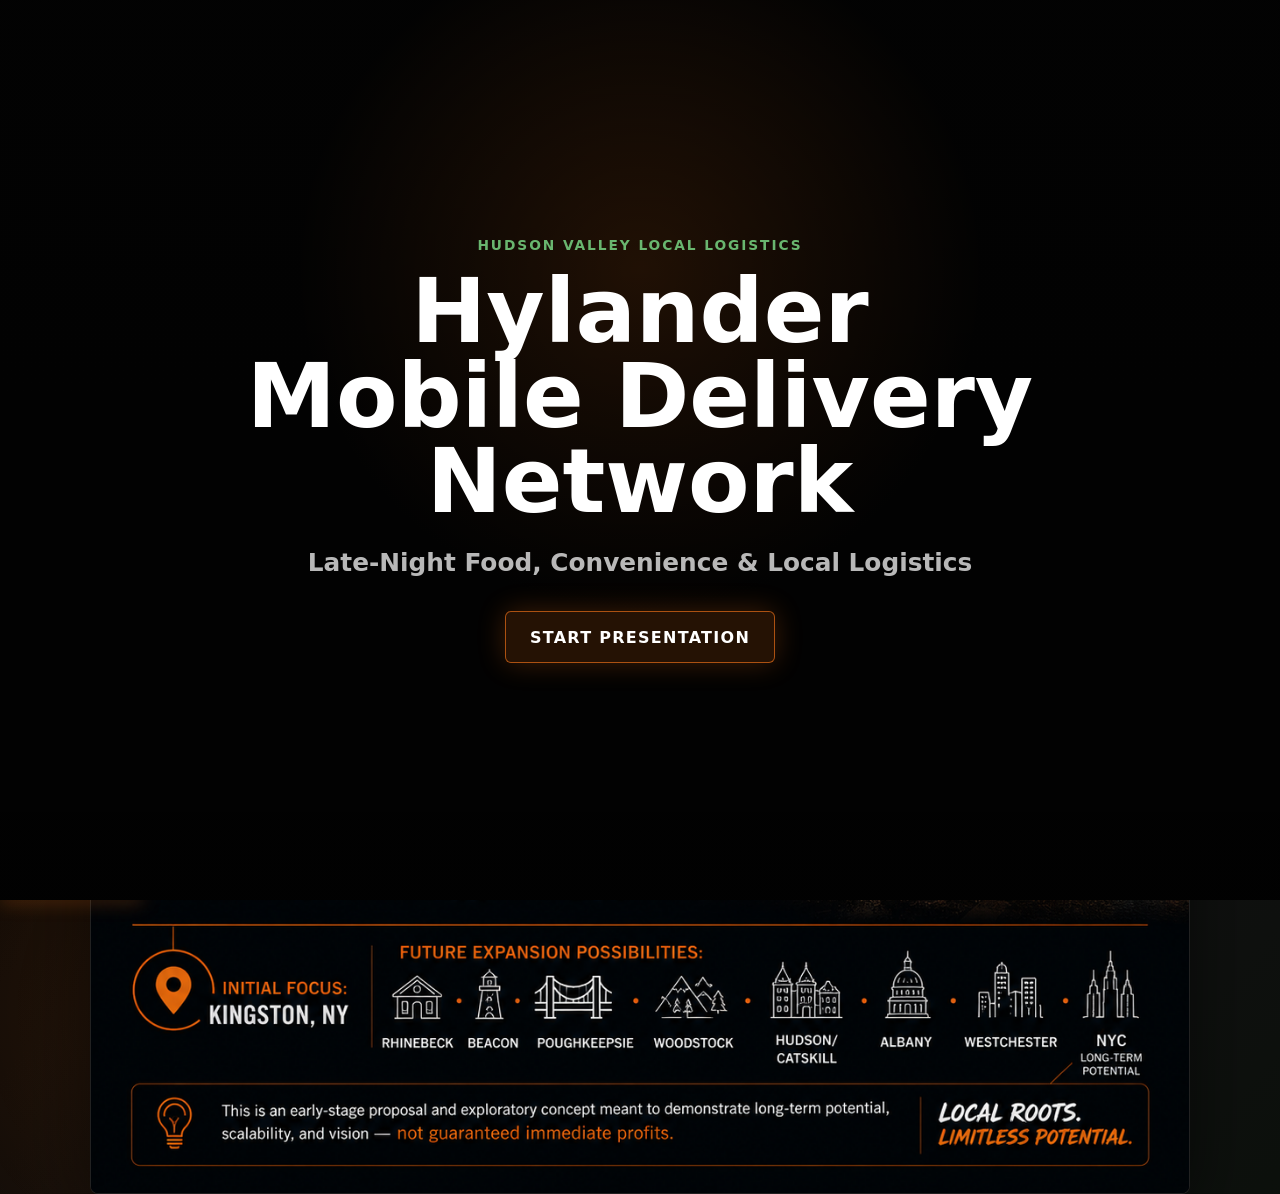
==== index.html @ b4b5f926 "Initial Hylander Mobile deck" ====
<!DOCTYPE html>
<html lang="en">
  <head>
    <meta charset="UTF-8" />
    <meta name="viewport" content="width=device-width, initial-scale=1.0" />
    <title>Hylander Mobile Delivery Network</title>
    <link rel="stylesheet" href="style.css" />
  </head>
  <body>
    <main class="deck-shell" aria-label="Hylander Mobile pitch deck">
      <section class="intro-screen" id="introScreen">
        <div class="intro-content">
          <p class="eyebrow">Hudson Valley Local Logistics</p>
          <h1>Hylander Mobile Delivery Network</h1>
          <p class="subtitle">Late-Night Food, Convenience &amp; Local Logistics</p>
          <button class="primary-action" id="startButton" type="button">
            Start Presentation
          </button>
        </div>
      </section>

      <section class="presentation" id="presentation" aria-live="polite">
        <header class="deck-navbar">
          <div class="nav-branding">
            <p class="brand">Hylander Mobile Network</p>
            <p class="nav-subtitle">Delivery Network Pitch Deck</p>
          </div>

          <div class="nav-status">
            <p class="slide-count" id="slideCount">Slide 1 / 9</p>
            <nav class="controls" aria-label="Presentation controls">
              <button class="control-button" id="restartButton" type="button" title="Restart">
                Restart
              </button>
              <button class="control-button" id="fullscreenButton" type="button" title="Fullscreen">
                Fullscreen
              </button>
            </nav>
          </div>
        </header>

        <button class="nav-button nav-prev" id="prevButton" type="button" aria-label="Previous slide">
          <span aria-hidden="true">&lsaquo;</span>
        </button>

        <figure class="slide-frame">
          <img id="slideImage" src="" alt="Hylander Mobile pitch deck slide" />
        </figure>

        <button class="nav-button nav-next" id="nextButton" type="button" aria-label="Next slide">
          <span aria-hidden="true">&rsaquo;</span>
        </button>

        <footer class="deck-footer">
          <div class="dot-strip" id="dotStrip" aria-label="Slide navigation"></div>
          <p>Early-stage concept. Financial projections are illustrative examples, not guaranteed results.</p>
        </footer>

        <div class="progress-track" aria-hidden="true">
          <div class="progress-bar" id="progressBar"></div>
        </div>
      </section>
    </main>

    <script src="script.js"></script>
  </body>
</html>
---- style.css ----
:root {
  --bg: #050505;
  --panel: rgba(15, 15, 15, 0.74);
  --panel-strong: rgba(7, 7, 7, 0.9);
  --text: #ffffff;
  --muted: rgba(255, 255, 255, 0.72);
  --orange: #ff7a1a;
  --orange-soft: rgba(255, 122, 26, 0.24);
  --green: #69b66f;
  --border: rgba(255, 255, 255, 0.13);
  --shadow: 0 20px 80px rgba(0, 0, 0, 0.55);
  font-family: Inter, ui-sans-serif, system-ui, -apple-system, BlinkMacSystemFont, "Segoe UI", sans-serif;
}

* {
  box-sizing: border-box;
}

html,
body {
  width: 100%;
  min-height: 100%;
  margin: 0;
}

body {
  background:
    radial-gradient(circle at 18% 12%, rgba(255, 122, 26, 0.16), transparent 34%),
    linear-gradient(135deg, #050505 0%, #111111 48%, #081108 100%);
  color: var(--text);
  overflow: hidden;
}

button {
  font: inherit;
}

.deck-shell {
  position: relative;
  width: 100vw;
  height: 100vh;
  min-height: 520px;
  background: rgba(0, 0, 0, 0.22);
}

.intro-screen,
.presentation {
  position: absolute;
  inset: 0;
}

.intro-screen {
  z-index: 5;
  display: grid;
  place-items: center;
  padding: 32px;
  background:
    linear-gradient(rgba(0, 0, 0, 0.5), rgba(0, 0, 0, 0.72)),
    radial-gradient(circle at 50% 30%, rgba(255, 122, 26, 0.28), transparent 38%),
    var(--bg);
  opacity: 1;
  transition: opacity 280ms ease, visibility 280ms ease;
}

.intro-screen.is-hidden {
  visibility: hidden;
  opacity: 0;
  pointer-events: none;
}

.intro-content {
  width: min(900px, 100%);
  text-align: center;
}

.eyebrow {
  margin: 0 0 16px;
  color: var(--green);
  font-size: 0.86rem;
  font-weight: 800;
  letter-spacing: 0.14em;
  text-transform: uppercase;
}

h1 {
  max-width: 820px;
  margin: 0 auto;
  color: var(--text);
  font-size: clamp(2.8rem, 7vw, 6.5rem);
  line-height: 0.95;
  letter-spacing: 0;
}

.subtitle {
  margin: 24px auto 34px;
  color: var(--muted);
  font-size: clamp(1.05rem, 2.2vw, 1.55rem);
  font-weight: 650;
}

.primary-action,
.control-button,
.nav-button {
  border: 1px solid rgba(255, 122, 26, 0.62);
  background: rgba(255, 122, 26, 0.14);
  color: var(--text);
  cursor: pointer;
  box-shadow: 0 0 28px var(--orange-soft);
  transition: transform 160ms ease, border-color 160ms ease, background 160ms ease;
}

.primary-action:hover,
.control-button:hover,
.nav-button:hover,
.dot:hover {
  transform: translateY(-1px);
  border-color: var(--orange);
  background: rgba(255, 122, 26, 0.22);
}

.primary-action {
  min-height: 52px;
  padding: 0 24px;
  border-radius: 6px;
  font-weight: 800;
  text-transform: uppercase;
  letter-spacing: 0.08em;
}

.presentation {
  display: grid;
  grid-template-rows: 76px minmax(0, 1fr) 84px;
  padding: 0 22px;
}

.deck-navbar,
.deck-footer {
  z-index: 2;
  display: flex;
  align-items: center;
  justify-content: space-between;
  gap: 16px;
}

.deck-navbar {
  min-height: 76px;
  border-bottom: 1px solid rgba(255, 255, 255, 0.08);
}

.brand,
.nav-subtitle,
.slide-count,
.deck-footer p {
  margin: 0;
}

.brand {
  color: var(--text);
  font-weight: 900;
  text-transform: uppercase;
  letter-spacing: 0.1em;
}

.nav-subtitle {
  margin-top: 4px;
  color: var(--muted);
  font-size: 0.78rem;
  font-weight: 700;
}

.nav-status {
  display: flex;
  align-items: center;
  gap: 18px;
}

.slide-count,
.deck-footer p {
  color: var(--muted);
  font-size: 0.86rem;
}

.controls {
  display: flex;
  gap: 10px;
}

.control-button {
  min-height: 38px;
  padding: 0 14px;
  border-radius: 6px;
  font-size: 0.84rem;
  font-weight: 800;
}

.slide-frame {
  position: relative;
  display: grid;
  place-items: center;
  width: 100%;
  height: 100%;
  min-height: 0;
  margin: 0;
  padding: 18px 68px;
}

.slide-frame img {
  display: block;
  max-width: 100%;
  max-height: 100%;
  object-fit: contain;
  border: 1px solid var(--border);
  border-radius: 8px;
  background: #000000;
  box-shadow: var(--shadow);
  opacity: 1;
  transition: opacity 180ms ease;
}

.slide-frame img.is-fading {
  opacity: 0;
}

.nav-button {
  position: absolute;
  top: 50%;
  z-index: 3;
  display: grid;
  place-items: center;
  width: 54px;
  height: 54px;
  padding: 0;
  border-radius: 50%;
  background: var(--panel);
  transform: translateY(-50%);
}

.nav-button:hover {
  transform: translateY(calc(-50% - 1px));
}

.nav-button:disabled {
  opacity: 0.38;
  cursor: default;
  transform: translateY(-50%);
}

.nav-button span {
  display: grid;
  place-items: center;
  width: 100%;
  height: 100%;
  padding-bottom: 4px;
  font-family: Georgia, "Times New Roman", serif;
  font-size: 2.8rem;
  line-height: 1;
}

.nav-prev {
  left: 22px;
}

.nav-next {
  right: 22px;
}

.dot-strip {
  display: flex;
  max-width: calc(100vw - 32px);
  gap: 8px;
  padding: 8px 10px;
  overflow-x: auto;
  border: 1px solid var(--border);
  border-radius: 999px;
  background: var(--panel-strong);
}

.dot {
  width: 9px;
  height: 9px;
  flex: 0 0 auto;
  padding: 0;
  border: 1px solid rgba(255, 255, 255, 0.35);
  border-radius: 50%;
  background: rgba(255, 255, 255, 0.28);
  cursor: pointer;
}

.dot.is-active {
  width: 24px;
  border-color: var(--orange);
  border-radius: 999px;
  background: var(--orange);
  box-shadow: 0 0 18px var(--orange-soft);
}

.deck-footer {
  min-height: 84px;
  flex-direction: column;
  gap: 10px;
  border-top: 1px solid rgba(255, 255, 255, 0.08);
  justify-content: center;
  text-align: center;
}

.progress-track {
  position: absolute;
  left: 0;
  right: 0;
  bottom: 0;
  height: 5px;
  background: rgba(255, 255, 255, 0.12);
}

.progress-bar {
  width: 0;
  height: 100%;
  background: linear-gradient(90deg, var(--orange), var(--green));
  box-shadow: 0 0 18px rgba(255, 122, 26, 0.55);
  transition: width 220ms ease;
}

@media (max-width: 760px) {
  body {
    overflow: hidden;
  }

  .deck-shell {
    min-height: 100svh;
  }

  .presentation {
    grid-template-rows: 84px minmax(0, 1fr) 104px;
    padding: 0 12px;
  }

  .deck-navbar {
    align-items: center;
  }

  .brand {
    font-size: 0.78rem;
  }

  .nav-subtitle {
    display: none;
  }

  .nav-status {
    align-items: flex-end;
    flex-direction: column;
    gap: 8px;
  }

  .controls {
    flex-wrap: wrap;
    justify-content: flex-end;
  }

  .control-button {
    min-height: 34px;
    padding: 0 10px;
    font-size: 0.76rem;
  }

  .slide-frame {
    padding: 12px 0;
  }

  .nav-button {
    top: auto;
    bottom: 116px;
    width: 44px;
    height: 44px;
    border-radius: 50%;
  }

  .nav-button:disabled {
    transform: none;
  }

  .nav-prev {
    left: 14px;
  }

  .nav-next {
    right: 14px;
  }

  .nav-button span {
    padding-bottom: 3px;
    font-size: 2.25rem;
  }

  .nav-button:hover {
    transform: translateY(-1px);
  }

  .dot-strip {
    max-width: calc(100vw - 24px);
  }

  .deck-footer p {
    max-width: 88vw;
    font-size: 0.72rem;
  }
}

@media print {
  body {
    overflow: visible;
    background: #000000;
  }

  .intro-screen,
  .deck-navbar,
  .nav-button,
  .dot-strip,
  .deck-footer,
  .progress-track {
    display: none;
  }

  .presentation,
  .deck-shell {
    position: static;
    width: 100%;
    height: auto;
    min-height: 0;
    padding: 0;
  }

  .slide-frame {
    height: 100vh;
    padding: 0;
    break-after: page;
  }
}
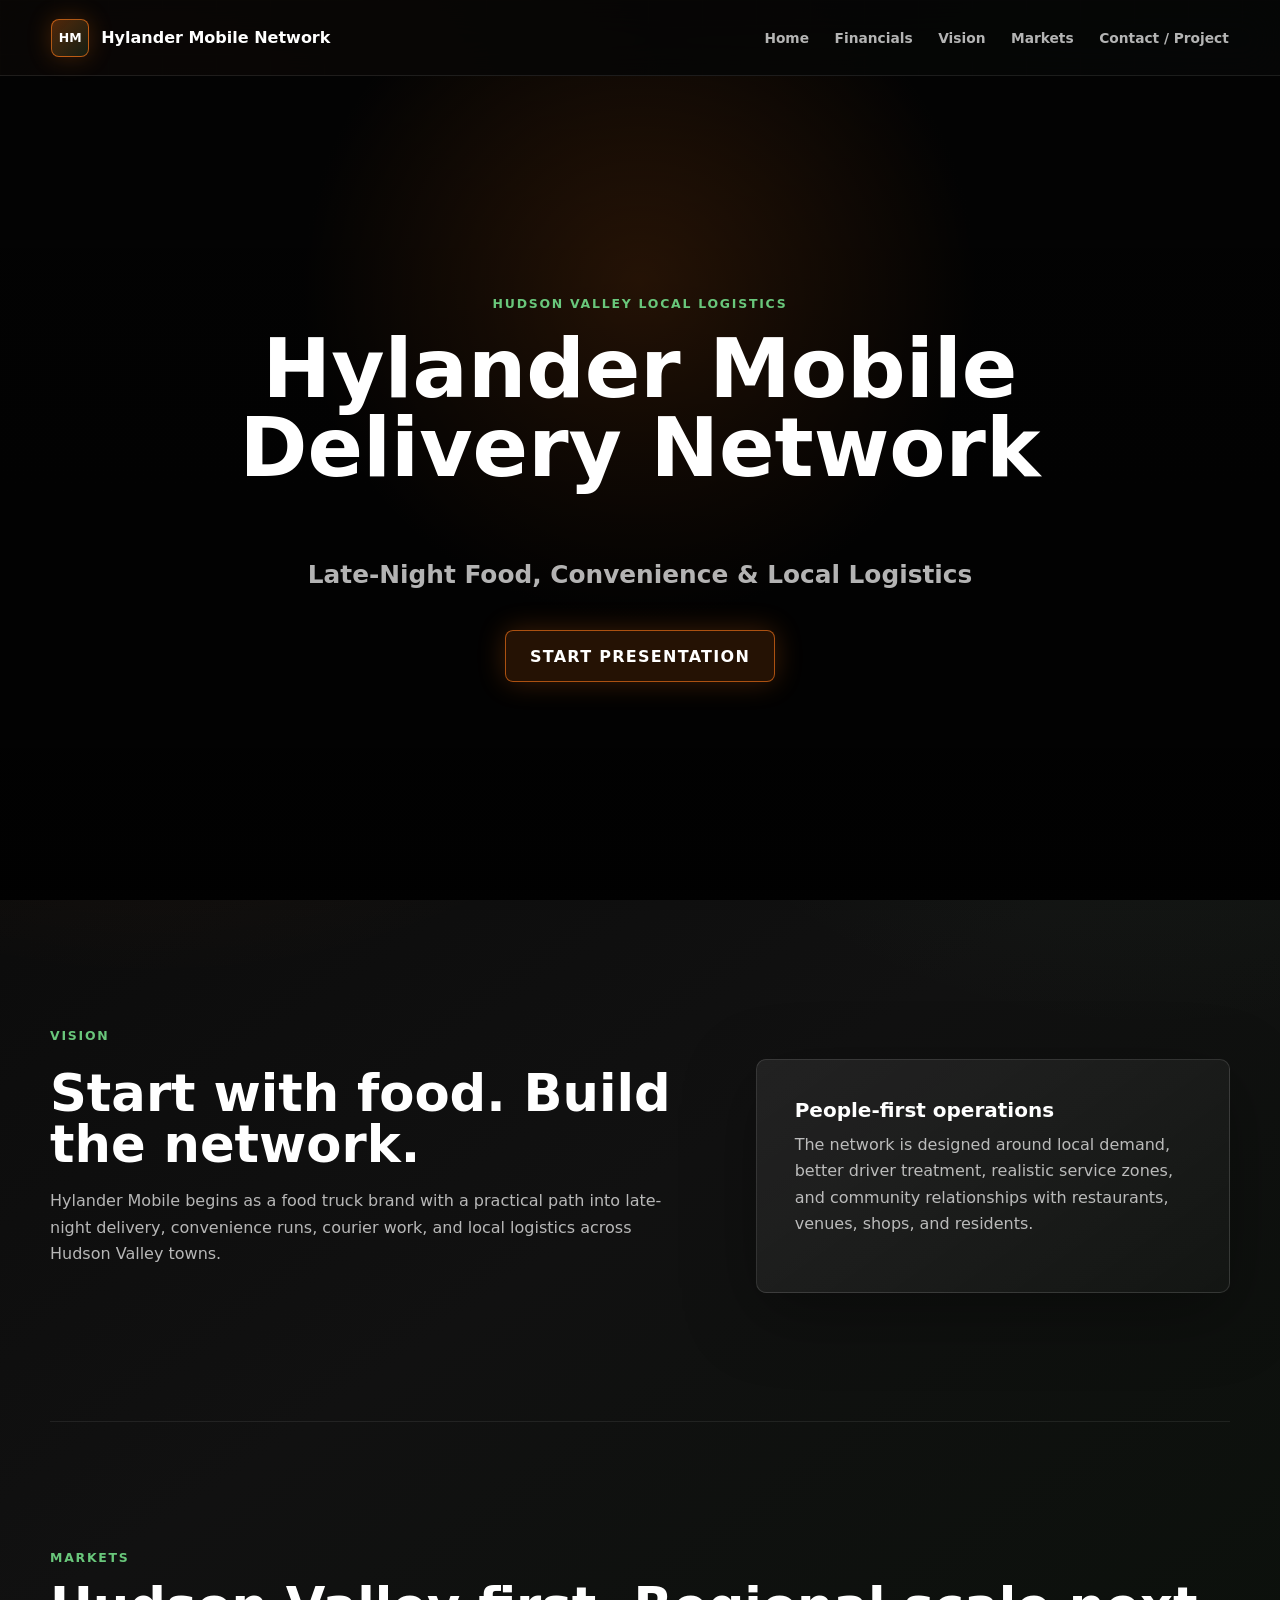
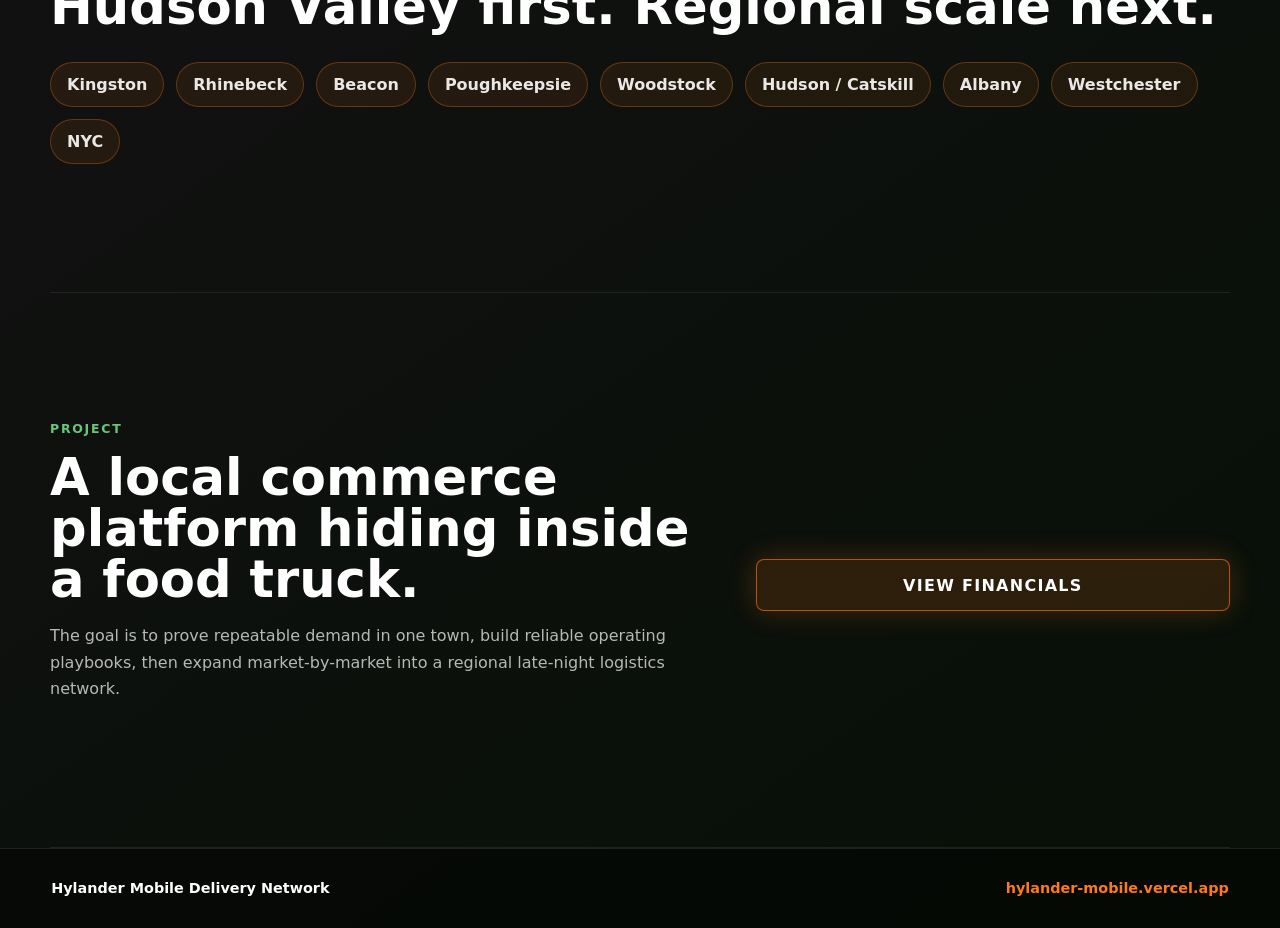
==== commit 1e16a2a3: "Add financials presentation site" ====
--- a/index.html
+++ b/index.html
@@ -7,61 +7,127 @@
     <link rel="stylesheet" href="style.css" />
   </head>
   <body>
-    <main class="deck-shell" aria-label="Hylander Mobile pitch deck">
-      <section class="intro-screen" id="introScreen">
-        <div class="intro-content">
-          <p class="eyebrow">Hudson Valley Local Logistics</p>
-          <h1>Hylander Mobile Delivery Network</h1>
-          <p class="subtitle">Late-Night Food, Convenience &amp; Local Logistics</p>
-          <button class="primary-action" id="startButton" type="button">
-            Start Presentation
-          </button>
+    <header class="site-nav">
+      <a class="nav-logo" href="index.html" aria-label="Hylander Mobile Delivery Network home">
+        <span class="logo-mark">HM</span>
+        <span>Hylander Mobile Network</span>
+      </a>
+
+      <nav class="nav-links" aria-label="Primary navigation">
+        <a href="index.html">Home</a>
+        <a href="financials.html">Financials</a>
+        <a href="#vision">Vision</a>
+        <a href="#markets">Markets</a>
+        <a href="#project">Contact / Project</a>
+      </nav>
+    </header>
+
+    <main>
+      <section class="deck-hero" id="home" aria-label="Hylander Mobile pitch deck">
+        <div class="intro-screen" id="introScreen">
+          <div class="intro-content">
+            <p class="eyebrow">Hudson Valley Local Logistics</p>
+            <h1>Hylander Mobile Delivery Network</h1>
+            <p class="subtitle">Late-Night Food, Convenience &amp; Local Logistics</p>
+            <button class="primary-action" id="startButton" type="button">
+              Start Presentation
+            </button>
+          </div>
         </div>
-      </section>
 
-      <section class="presentation" id="presentation" aria-live="polite">
-        <header class="deck-navbar">
-          <div class="nav-branding">
-            <p class="brand">Hylander Mobile Network</p>
-            <p class="nav-subtitle">Delivery Network Pitch Deck</p>
-          </div>
+        <section class="presentation" id="presentation" aria-live="polite">
+          <div class="deck-statusbar">
+            <p class="slide-count" id="slideCount">Slide 1 / 9</p>
 
-          <div class="nav-status">
-            <p class="slide-count" id="slideCount">Slide 1 / 9</p>
-            <nav class="controls" aria-label="Presentation controls">
+            <div class="controls" aria-label="Presentation controls">
               <button class="control-button" id="restartButton" type="button" title="Restart">
                 Restart
               </button>
               <button class="control-button" id="fullscreenButton" type="button" title="Fullscreen">
                 Fullscreen
               </button>
-            </nav>
+            </div>
           </div>
-        </header>
 
-        <button class="nav-button nav-prev" id="prevButton" type="button" aria-label="Previous slide">
-          <span aria-hidden="true">&lsaquo;</span>
-        </button>
+          <button class="nav-button nav-prev" id="prevButton" type="button" aria-label="Previous slide">
+            <span aria-hidden="true">&lsaquo;</span>
+          </button>
 
-        <figure class="slide-frame">
-          <img id="slideImage" src="" alt="Hylander Mobile pitch deck slide" />
-        </figure>
+          <figure class="slide-frame">
+            <img id="slideImage" src="" alt="Hylander Mobile pitch deck slide" />
+          </figure>
 
-        <button class="nav-button nav-next" id="nextButton" type="button" aria-label="Next slide">
-          <span aria-hidden="true">&rsaquo;</span>
-        </button>
+          <button class="nav-button nav-next" id="nextButton" type="button" aria-label="Next slide">
+            <span aria-hidden="true">&rsaquo;</span>
+          </button>
 
-        <footer class="deck-footer">
-          <div class="dot-strip" id="dotStrip" aria-label="Slide navigation"></div>
-          <p>Early-stage concept. Financial projections are illustrative examples, not guaranteed results.</p>
-        </footer>
+          <footer class="deck-footer">
+            <div class="dot-strip" id="dotStrip" aria-label="Slide navigation"></div>
+            <p>Early-stage concept. Financial projections are illustrative examples, not guaranteed results.</p>
+          </footer>
 
-        <div class="progress-track" aria-hidden="true">
-          <div class="progress-bar" id="progressBar"></div>
+          <div class="progress-track" aria-hidden="true">
+            <div class="progress-bar" id="progressBar"></div>
+          </div>
+        </section>
+      </section>
+
+      <section class="content-section" id="vision">
+        <div class="section-kicker">Vision</div>
+        <div class="split-layout">
+          <div>
+            <h2>Start with food. Build the network.</h2>
+            <p>
+              Hylander Mobile begins as a food truck brand with a practical path into late-night delivery,
+              convenience runs, courier work, and local logistics across Hudson Valley towns.
+            </p>
+          </div>
+          <div class="story-card">
+            <h3>People-first operations</h3>
+            <p>
+              The network is designed around local demand, better driver treatment, realistic service zones,
+              and community relationships with restaurants, venues, shops, and residents.
+            </p>
+          </div>
+        </div>
+      </section>
+
+      <section class="content-section markets-section" id="markets">
+        <div class="section-kicker">Markets</div>
+        <h2>Hudson Valley first. Regional scale next.</h2>
+        <div class="market-pills">
+          <span>Kingston</span>
+          <span>Rhinebeck</span>
+          <span>Beacon</span>
+          <span>Poughkeepsie</span>
+          <span>Woodstock</span>
+          <span>Hudson / Catskill</span>
+          <span>Albany</span>
+          <span>Westchester</span>
+          <span>NYC</span>
+        </div>
+      </section>
+
+      <section class="content-section project-section" id="project">
+        <div class="section-kicker">Project</div>
+        <div class="split-layout">
+          <div>
+            <h2>A local commerce platform hiding inside a food truck.</h2>
+            <p>
+              The goal is to prove repeatable demand in one town, build reliable operating playbooks,
+              then expand market-by-market into a regional late-night logistics network.
+            </p>
+          </div>
+          <a class="primary-action link-action" href="financials.html">View Financials</a>
         </div>
       </section>
     </main>
 
+    <footer class="site-footer">
+      <span>Hylander Mobile Delivery Network</span>
+      <a href="https://hylander-mobile.vercel.app/">hylander-mobile.vercel.app</a>
+    </footer>
+
     <script src="script.js"></script>
   </body>
 </html>
--- a/style.css
+++ b/style.css
@@ -1,14 +1,14 @@
 :root {
   --bg: #050505;
-  --panel: rgba(15, 15, 15, 0.74);
-  --panel-strong: rgba(7, 7, 7, 0.9);
+  --surface: rgba(14, 14, 14, 0.78);
+  --surface-strong: rgba(8, 8, 8, 0.94);
   --text: #ffffff;
-  --muted: rgba(255, 255, 255, 0.72);
+  --muted: rgba(255, 255, 255, 0.7);
+  --faint: rgba(255, 255, 255, 0.12);
   --orange: #ff7a1a;
   --orange-soft: rgba(255, 122, 26, 0.24);
-  --green: #69b66f;
-  --border: rgba(255, 255, 255, 0.13);
-  --shadow: 0 20px 80px rgba(0, 0, 0, 0.55);
+  --green: #69c77b;
+  --shadow: 0 24px 90px rgba(0, 0, 0, 0.6);
   font-family: Inter, ui-sans-serif, system-ui, -apple-system, BlinkMacSystemFont, "Segoe UI", sans-serif;
 }
 
@@ -16,31 +16,100 @@
   box-sizing: border-box;
 }
 
-html,
+html {
+  scroll-behavior: smooth;
+}
+
 body {
-  width: 100%;
   min-height: 100%;
   margin: 0;
-}
-
-body {
   background:
-    radial-gradient(circle at 18% 12%, rgba(255, 122, 26, 0.16), transparent 34%),
-    linear-gradient(135deg, #050505 0%, #111111 48%, #081108 100%);
+    radial-gradient(circle at 12% 8%, rgba(255, 122, 26, 0.18), transparent 30%),
+    radial-gradient(circle at 90% 16%, rgba(105, 199, 123, 0.1), transparent 26%),
+    linear-gradient(145deg, #050505 0%, #111111 48%, #071007 100%);
   color: var(--text);
-  overflow: hidden;
+}
+
+body::before {
+  position: fixed;
+  inset: 0;
+  z-index: -1;
+  content: "";
+  pointer-events: none;
+  background-image: linear-gradient(rgba(255, 255, 255, 0.035) 1px, transparent 1px),
+    linear-gradient(90deg, rgba(255, 255, 255, 0.03) 1px, transparent 1px);
+  background-size: 54px 54px;
+  mask-image: linear-gradient(to bottom, black, transparent 86%);
+}
+
+a {
+  color: inherit;
+  text-decoration: none;
 }
 
 button {
   font: inherit;
 }
 
-.deck-shell {
+.site-nav {
+  position: sticky;
+  top: 0;
+  z-index: 20;
+  display: flex;
+  align-items: center;
+  justify-content: space-between;
+  gap: 24px;
+  min-height: 76px;
+  padding: 0 clamp(16px, 4vw, 54px);
+  border-bottom: 1px solid rgba(255, 255, 255, 0.09);
+  background: rgba(5, 5, 5, 0.88);
+  backdrop-filter: blur(18px);
+}
+
+.nav-logo {
+  display: inline-flex;
+  align-items: center;
+  gap: 12px;
+  color: var(--text);
+  font-weight: 900;
+  letter-spacing: 0;
+}
+
+.logo-mark {
+  display: grid;
+  place-items: center;
+  width: 38px;
+  height: 38px;
+  border: 1px solid rgba(255, 122, 26, 0.65);
+  border-radius: 8px;
+  background: linear-gradient(135deg, rgba(255, 122, 26, 0.3), rgba(105, 199, 123, 0.12));
+  box-shadow: 0 0 24px var(--orange-soft);
+  font-size: 0.78rem;
+}
+
+.nav-links {
+  display: flex;
+  align-items: center;
+  justify-content: flex-end;
+  gap: clamp(12px, 2vw, 26px);
+  color: var(--muted);
+  font-size: 0.86rem;
+  font-weight: 800;
+}
+
+.nav-links a {
+  transition: color 160ms ease;
+}
+
+.nav-links a:hover {
+  color: var(--orange);
+}
+
+.deck-hero {
   position: relative;
-  width: 100vw;
-  height: 100vh;
-  min-height: 520px;
-  background: rgba(0, 0, 0, 0.22);
+  height: calc(100vh - 76px);
+  min-height: 620px;
+  overflow: hidden;
 }
 
 .intro-screen,
@@ -55,8 +124,8 @@
   place-items: center;
   padding: 32px;
   background:
-    linear-gradient(rgba(0, 0, 0, 0.5), rgba(0, 0, 0, 0.72)),
-    radial-gradient(circle at 50% 30%, rgba(255, 122, 26, 0.28), transparent 38%),
+    linear-gradient(rgba(0, 0, 0, 0.43), rgba(0, 0, 0, 0.76)),
+    radial-gradient(circle at 50% 25%, rgba(255, 122, 26, 0.28), transparent 38%),
     var(--bg);
   opacity: 1;
   transition: opacity 280ms ease, visibility 280ms ease;
@@ -68,34 +137,59 @@
   pointer-events: none;
 }
 
-.intro-content {
-  width: min(900px, 100%);
+.intro-content,
+.financial-hero {
+  width: min(980px, 100%);
   text-align: center;
 }
 
-.eyebrow {
+.eyebrow,
+.section-kicker {
   margin: 0 0 16px;
   color: var(--green);
-  font-size: 0.86rem;
-  font-weight: 800;
+  font-size: 0.78rem;
+  font-weight: 900;
   letter-spacing: 0.14em;
   text-transform: uppercase;
 }
 
+h1,
+h2,
+h3,
+p {
+  margin-top: 0;
+}
+
 h1 {
-  max-width: 820px;
-  margin: 0 auto;
-  color: var(--text);
-  font-size: clamp(2.8rem, 7vw, 6.5rem);
-  line-height: 0.95;
+  max-width: 940px;
+  margin-right: auto;
+  margin-left: auto;
+  font-size: clamp(2.7rem, 6.4vw, 6.25rem);
+  line-height: 0.96;
   letter-spacing: 0;
+}
+
+h2 {
+  margin-bottom: 18px;
+  font-size: clamp(2rem, 4vw, 4rem);
+  line-height: 1;
+  letter-spacing: 0;
+}
+
+h3 {
+  margin-bottom: 10px;
+  font-size: 1.25rem;
+}
+
+p {
+  color: var(--muted);
+  line-height: 1.65;
 }
 
 .subtitle {
   margin: 24px auto 34px;
-  color: var(--muted);
   font-size: clamp(1.05rem, 2.2vw, 1.55rem);
-  font-weight: 650;
+  font-weight: 700;
 }
 
 .primary-action,
@@ -119,63 +213,38 @@
 }
 
 .primary-action {
+  display: inline-flex;
+  align-items: center;
+  justify-content: center;
   min-height: 52px;
   padding: 0 24px;
-  border-radius: 6px;
-  font-weight: 800;
+  border-radius: 8px;
+  font-weight: 900;
   text-transform: uppercase;
   letter-spacing: 0.08em;
 }
 
 .presentation {
   display: grid;
-  grid-template-rows: 76px minmax(0, 1fr) 84px;
-  padding: 0 22px;
-}
-
-.deck-navbar,
+  grid-template-rows: 58px minmax(0, 1fr) 84px;
+  padding: 0 clamp(14px, 3vw, 34px);
+}
+
+.deck-statusbar,
 .deck-footer {
   z-index: 2;
   display: flex;
   align-items: center;
+  gap: 16px;
+}
+
+.deck-statusbar {
   justify-content: space-between;
-  gap: 16px;
-}
-
-.deck-navbar {
-  min-height: 76px;
-  border-bottom: 1px solid rgba(255, 255, 255, 0.08);
-}
-
-.brand,
-.nav-subtitle,
+}
+
 .slide-count,
 .deck-footer p {
   margin: 0;
-}
-
-.brand {
-  color: var(--text);
-  font-weight: 900;
-  text-transform: uppercase;
-  letter-spacing: 0.1em;
-}
-
-.nav-subtitle {
-  margin-top: 4px;
-  color: var(--muted);
-  font-size: 0.78rem;
-  font-weight: 700;
-}
-
-.nav-status {
-  display: flex;
-  align-items: center;
-  gap: 18px;
-}
-
-.slide-count,
-.deck-footer p {
   color: var(--muted);
   font-size: 0.86rem;
 }
@@ -186,22 +255,21 @@
 }
 
 .control-button {
-  min-height: 38px;
-  padding: 0 14px;
-  border-radius: 6px;
-  font-size: 0.84rem;
-  font-weight: 800;
+  min-height: 36px;
+  padding: 0 13px;
+  border-radius: 7px;
+  font-size: 0.8rem;
+  font-weight: 850;
 }
 
 .slide-frame {
-  position: relative;
   display: grid;
   place-items: center;
   width: 100%;
   height: 100%;
   min-height: 0;
   margin: 0;
-  padding: 18px 68px;
+  padding: 14px 70px;
 }
 
 .slide-frame img {
@@ -209,8 +277,8 @@
   max-width: 100%;
   max-height: 100%;
   object-fit: contain;
-  border: 1px solid var(--border);
-  border-radius: 8px;
+  border: 1px solid rgba(255, 255, 255, 0.14);
+  border-radius: 10px;
   background: #000000;
   box-shadow: var(--shadow);
   opacity: 1;
@@ -231,7 +299,7 @@
   height: 54px;
   padding: 0;
   border-radius: 50%;
-  background: var(--panel);
+  background: var(--surface);
   transform: translateY(-50%);
 }
 
@@ -240,7 +308,7 @@
 }
 
 .nav-button:disabled {
-  opacity: 0.38;
+  opacity: 0.36;
   cursor: default;
   transform: translateY(-50%);
 }
@@ -257,11 +325,11 @@
 }
 
 .nav-prev {
-  left: 22px;
+  left: clamp(14px, 3vw, 34px);
 }
 
 .nav-next {
-  right: 22px;
+  right: clamp(14px, 3vw, 34px);
 }
 
 .dot-strip {
@@ -270,9 +338,9 @@
   gap: 8px;
   padding: 8px 10px;
   overflow-x: auto;
-  border: 1px solid var(--border);
+  border: 1px solid rgba(255, 255, 255, 0.13);
   border-radius: 999px;
-  background: var(--panel-strong);
+  background: var(--surface-strong);
 }
 
 .dot {
@@ -295,10 +363,7 @@
 }
 
 .deck-footer {
-  min-height: 84px;
   flex-direction: column;
-  gap: 10px;
-  border-top: 1px solid rgba(255, 255, 255, 0.08);
   justify-content: center;
   text-align: center;
 }
@@ -320,71 +385,330 @@
   transition: width 220ms ease;
 }
 
-@media (max-width: 760px) {
-  body {
-    overflow: hidden;
-  }
-
-  .deck-shell {
-    min-height: 100svh;
+.content-section,
+.financial-page {
+  width: min(1180px, calc(100% - 32px));
+  margin: 0 auto;
+}
+
+.content-section {
+  padding: clamp(72px, 10vw, 130px) 0;
+  border-bottom: 1px solid rgba(255, 255, 255, 0.08);
+  scroll-margin-top: 90px;
+}
+
+.split-layout {
+  display: grid;
+  grid-template-columns: minmax(0, 1.15fr) minmax(280px, 0.85fr);
+  gap: clamp(24px, 5vw, 72px);
+  align-items: center;
+}
+
+.story-card,
+.metric-card,
+.scenario-card,
+.service-grid article {
+  border: 1px solid rgba(255, 255, 255, 0.12);
+  border-radius: 10px;
+  background: linear-gradient(145deg, rgba(255, 255, 255, 0.075), rgba(255, 255, 255, 0.025));
+  box-shadow: 0 20px 70px rgba(0, 0, 0, 0.35);
+}
+
+.story-card {
+  padding: clamp(22px, 4vw, 38px);
+}
+
+.market-pills {
+  display: flex;
+  flex-wrap: wrap;
+  gap: 12px;
+  margin-top: 30px;
+}
+
+.market-pills span {
+  padding: 12px 16px;
+  border: 1px solid rgba(255, 122, 26, 0.3);
+  border-radius: 999px;
+  background: rgba(255, 122, 26, 0.09);
+  color: rgba(255, 255, 255, 0.9);
+  font-weight: 800;
+}
+
+.site-footer {
+  display: flex;
+  align-items: center;
+  justify-content: space-between;
+  gap: 18px;
+  min-height: 80px;
+  padding: 0 clamp(16px, 4vw, 54px);
+  border-top: 1px solid rgba(255, 255, 255, 0.1);
+  background: rgba(0, 0, 0, 0.42);
+  color: var(--muted);
+  font-size: 0.9rem;
+}
+
+.site-footer span {
+  color: var(--text);
+  font-weight: 900;
+}
+
+.site-footer a {
+  color: var(--orange);
+  font-weight: 850;
+}
+
+.financial-page {
+  padding: clamp(58px, 8vw, 104px) 0;
+}
+
+.financial-hero {
+  margin: 0 auto clamp(42px, 7vw, 78px);
+}
+
+.financial-hero h1 {
+  font-size: clamp(2.35rem, 5.2vw, 5.4rem);
+}
+
+.financial-hero p {
+  max-width: 760px;
+  margin-right: auto;
+  margin-left: auto;
+}
+
+.metric-grid,
+.scenario-grid,
+.service-grid,
+.assumption-grid {
+  display: grid;
+  gap: 18px;
+}
+
+.metric-grid {
+  grid-template-columns: repeat(4, minmax(0, 1fr));
+  margin-bottom: 64px;
+}
+
+.metric-card {
+  padding: 24px;
+}
+
+.metric-card span,
+.scenario-card span,
+.service-grid span {
+  display: block;
+  margin-bottom: 10px;
+  color: var(--green);
+  font-size: 0.76rem;
+  font-weight: 900;
+  letter-spacing: 0.12em;
+  text-transform: uppercase;
+}
+
+.metric-card strong {
+  display: block;
+  margin-bottom: 10px;
+  color: var(--text);
+  font-size: clamp(2rem, 4vw, 3.35rem);
+  line-height: 1;
+}
+
+.metric-card.accent {
+  border-color: rgba(255, 122, 26, 0.38);
+  background: linear-gradient(145deg, rgba(255, 122, 26, 0.18), rgba(105, 199, 123, 0.07));
+}
+
+.dashboard-section {
+  margin-bottom: clamp(54px, 8vw, 86px);
+}
+
+.section-heading {
+  display: flex;
+  align-items: end;
+  justify-content: space-between;
+  gap: 24px;
+  margin-bottom: 22px;
+}
+
+.section-heading h2 {
+  max-width: 760px;
+  margin-bottom: 0;
+}
+
+.table-wrap {
+  overflow-x: auto;
+  border: 1px solid rgba(255, 255, 255, 0.12);
+  border-radius: 10px;
+  background: rgba(0, 0, 0, 0.36);
+}
+
+table {
+  width: 100%;
+  min-width: 820px;
+  border-collapse: collapse;
+}
+
+th,
+td {
+  padding: 16px 18px;
+  border-bottom: 1px solid rgba(255, 255, 255, 0.09);
+  text-align: left;
+}
+
+th {
+  color: var(--orange);
+  font-size: 0.76rem;
+  letter-spacing: 0.1em;
+  text-transform: uppercase;
+}
+
+td {
+  color: rgba(255, 255, 255, 0.82);
+}
+
+tbody tr:hover {
+  background: rgba(255, 122, 26, 0.07);
+}
+
+.scenario-grid {
+  grid-template-columns: repeat(2, minmax(0, 1fr));
+}
+
+.scenario-card {
+  padding: clamp(24px, 4vw, 38px);
+}
+
+.scenario-card h3 {
+  font-size: clamp(2rem, 4vw, 3.75rem);
+  line-height: 1;
+}
+
+.scenario-card strong {
+  display: block;
+  margin-bottom: 22px;
+  color: var(--green);
+  font-size: clamp(1.35rem, 3vw, 2.2rem);
+}
+
+.scenario-card.featured {
+  border-color: rgba(255, 122, 26, 0.42);
+  background: linear-gradient(145deg, rgba(255, 122, 26, 0.2), rgba(255, 255, 255, 0.04));
+}
+
+.bar {
+  height: 10px;
+  margin-bottom: 18px;
+  overflow: hidden;
+  border-radius: 999px;
+  background: rgba(255, 255, 255, 0.12);
+}
+
+.bar span {
+  display: block;
+  height: 100%;
+  border-radius: inherit;
+  background: linear-gradient(90deg, var(--orange), var(--green));
+}
+
+.service-grid {
+  grid-template-columns: repeat(5, minmax(0, 1fr));
+}
+
+.service-grid article {
+  padding: 22px;
+}
+
+.service-grid strong {
+  display: block;
+  min-height: 46px;
+  margin-bottom: 12px;
+  font-size: 1.05rem;
+}
+
+.service-grid p,
+.metric-card p {
+  margin-bottom: 0;
+  font-size: 0.9rem;
+}
+
+.assumption-grid {
+  grid-template-columns: repeat(2, minmax(0, 1fr));
+}
+
+@media (max-width: 960px) {
+  .site-nav {
+    align-items: flex-start;
+    flex-direction: column;
+    justify-content: center;
+    min-height: 108px;
+    padding-top: 14px;
+    padding-bottom: 14px;
+  }
+
+  .nav-links {
+    width: 100%;
+    justify-content: flex-start;
+    overflow-x: auto;
+    padding-bottom: 2px;
+    white-space: nowrap;
+  }
+
+  .deck-hero {
+    height: calc(100vh - 108px);
+  }
+
+  .metric-grid,
+  .service-grid {
+    grid-template-columns: repeat(2, minmax(0, 1fr));
+  }
+
+  .split-layout,
+  .scenario-grid,
+  .assumption-grid {
+    grid-template-columns: 1fr;
+  }
+}
+
+@media (max-width: 680px) {
+  .deck-hero {
+    min-height: 640px;
   }
 
   .presentation {
-    grid-template-rows: 84px minmax(0, 1fr) 104px;
+    grid-template-rows: 74px minmax(0, 1fr) 112px;
     padding: 0 12px;
   }
 
-  .deck-navbar {
-    align-items: center;
-  }
-
-  .brand {
-    font-size: 0.78rem;
-  }
-
-  .nav-subtitle {
-    display: none;
-  }
-
-  .nav-status {
-    align-items: flex-end;
+  .deck-statusbar {
+    align-items: flex-start;
     flex-direction: column;
+    justify-content: center;
     gap: 8px;
   }
 
-  .controls {
-    flex-wrap: wrap;
-    justify-content: flex-end;
-  }
-
   .control-button {
-    min-height: 34px;
+    min-height: 32px;
     padding: 0 10px;
-    font-size: 0.76rem;
+    font-size: 0.74rem;
   }
 
   .slide-frame {
-    padding: 12px 0;
+    padding: 10px 0 56px;
   }
 
   .nav-button {
     top: auto;
-    bottom: 116px;
+    bottom: 130px;
     width: 44px;
     height: 44px;
-    border-radius: 50%;
+    transform: none;
+  }
+
+  .nav-button:hover {
+    transform: translateY(-1px);
   }
 
   .nav-button:disabled {
     transform: none;
-  }
-
-  .nav-prev {
-    left: 14px;
-  }
-
-  .nav-next {
-    right: 14px;
   }
 
   .nav-button span {
@@ -392,37 +716,47 @@
     font-size: 2.25rem;
   }
 
-  .nav-button:hover {
-    transform: translateY(-1px);
-  }
-
-  .dot-strip {
-    max-width: calc(100vw - 24px);
-  }
-
   .deck-footer p {
     max-width: 88vw;
     font-size: 0.72rem;
   }
+
+  .site-footer {
+    align-items: flex-start;
+    flex-direction: column;
+    justify-content: center;
+    padding-top: 18px;
+    padding-bottom: 18px;
+  }
+
+  .metric-grid,
+  .service-grid {
+    grid-template-columns: 1fr;
+  }
+
+  .section-heading {
+    display: block;
+  }
 }
 
 @media print {
-  body {
-    overflow: visible;
-    background: #000000;
-  }
-
+  .site-nav,
   .intro-screen,
-  .deck-navbar,
+  .deck-statusbar,
   .nav-button,
   .dot-strip,
   .deck-footer,
-  .progress-track {
+  .progress-track,
+  .site-footer {
     display: none;
   }
 
-  .presentation,
-  .deck-shell {
+  body {
+    background: #000000;
+  }
+
+  .deck-hero,
+  .presentation {
     position: static;
     width: 100%;
     height: auto;
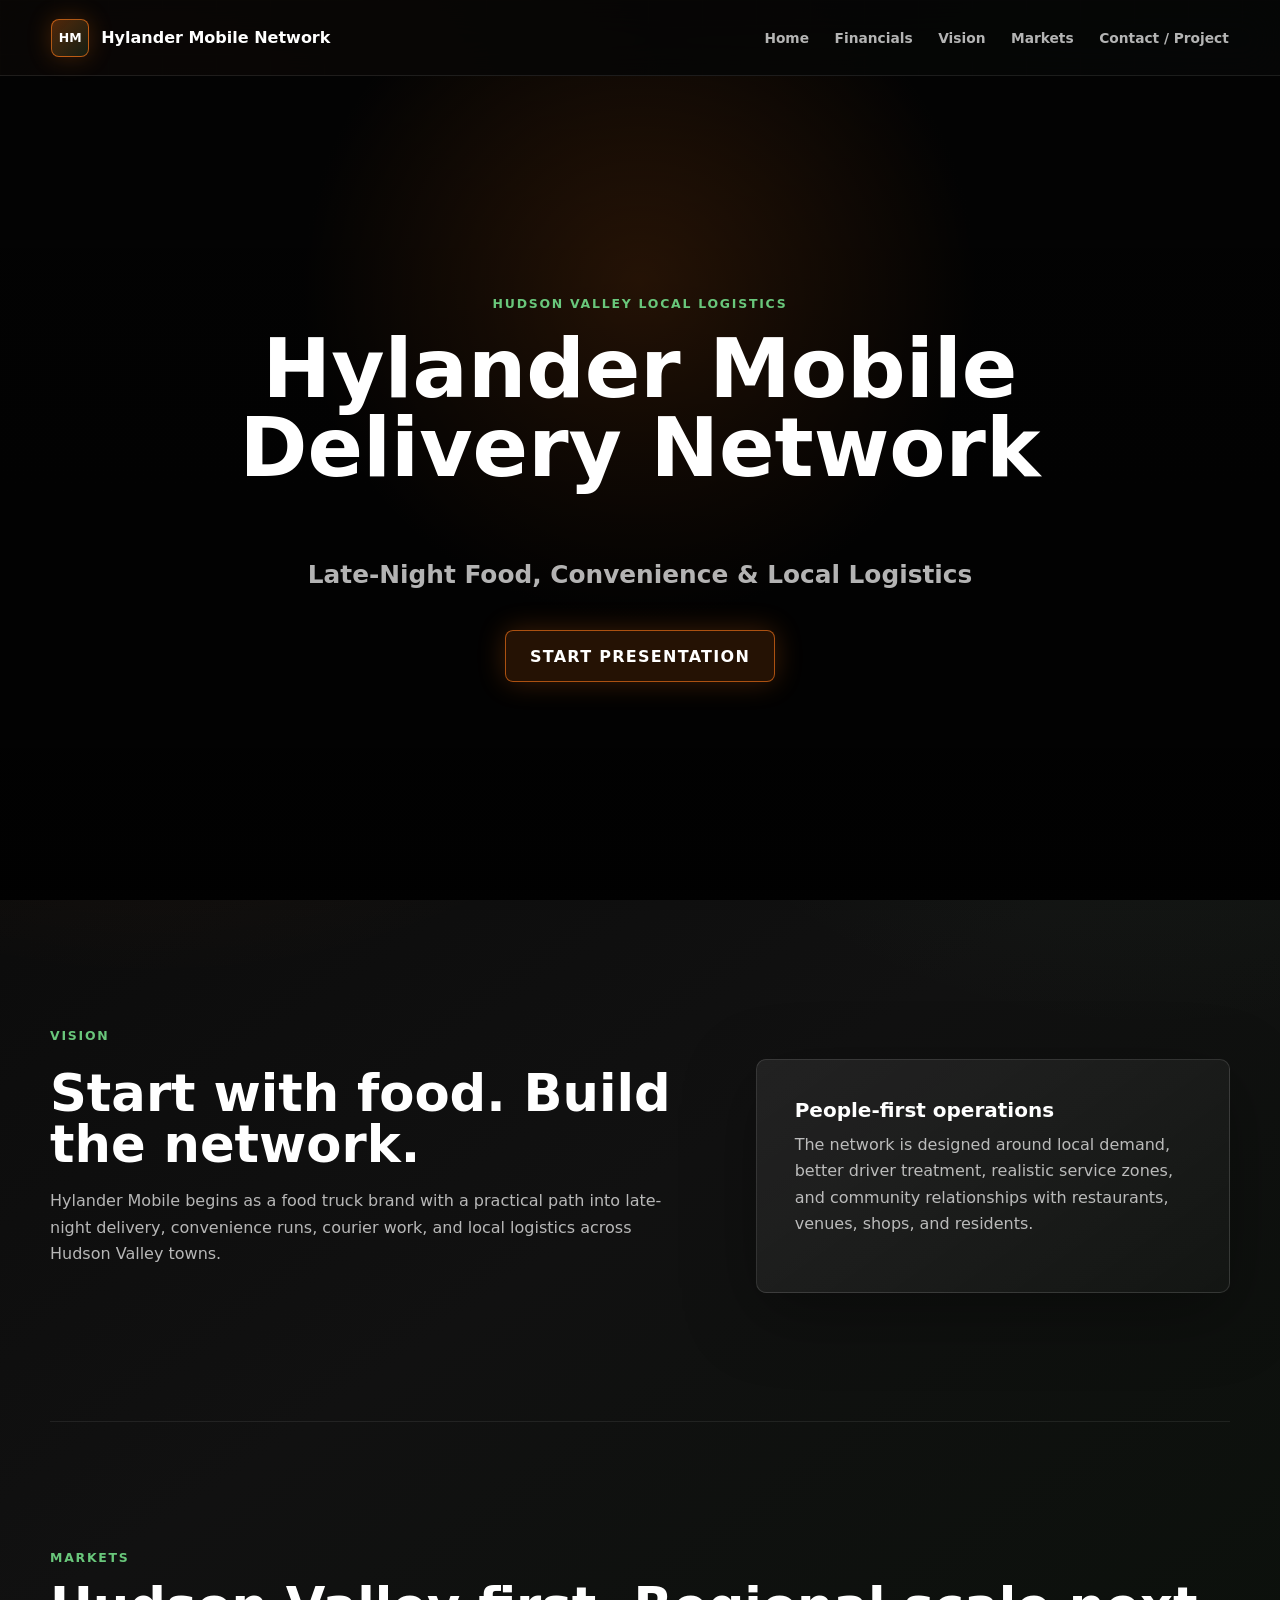
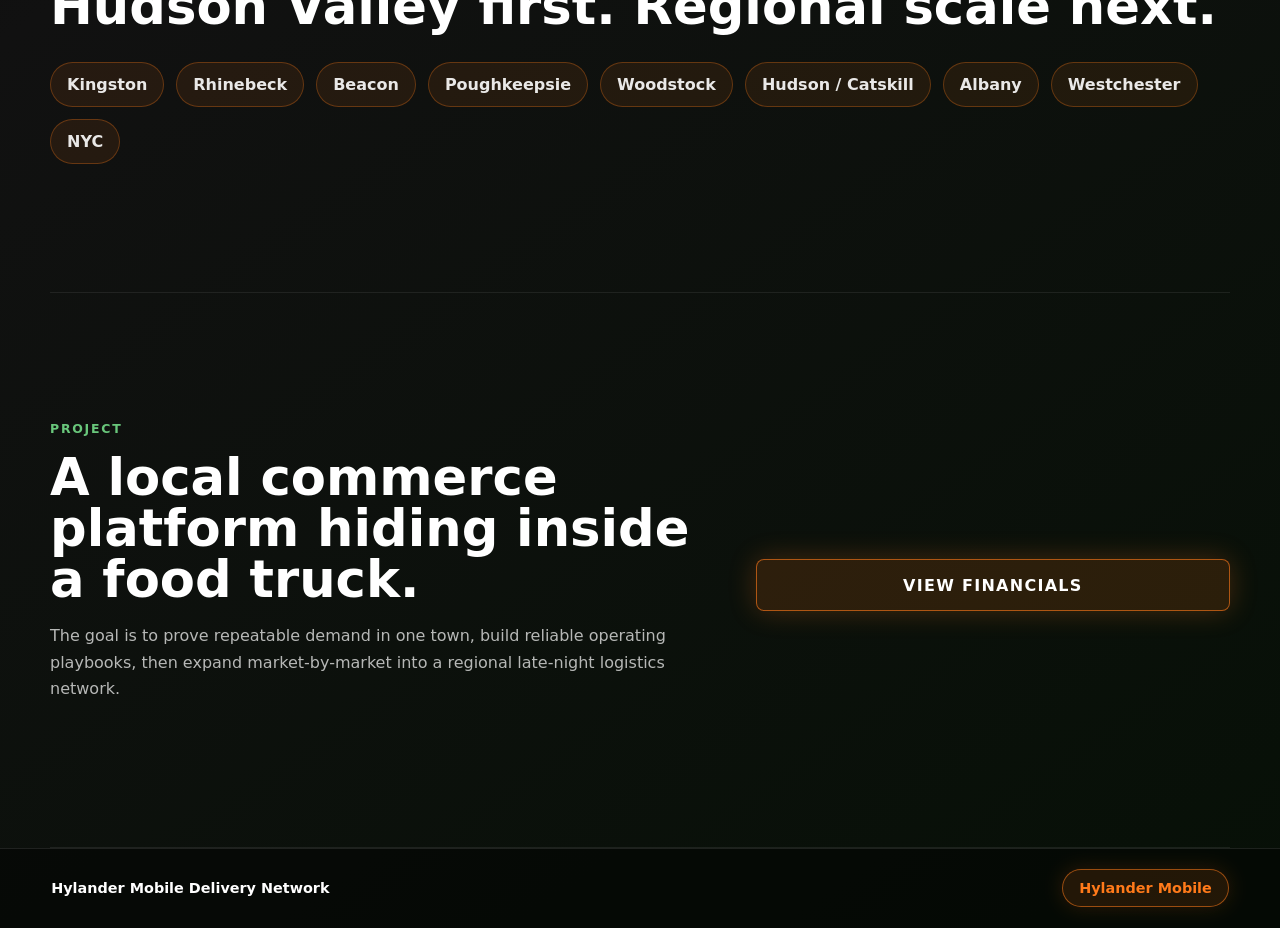
==== commit 93e6be11: "Update footer website link" ====
--- a/index.html
+++ b/index.html
@@ -125,7 +125,7 @@
 
     <footer class="site-footer">
       <span>Hylander Mobile Delivery Network</span>
-      <a href="https://hylander-mobile.vercel.app/">hylander-mobile.vercel.app</a>
+      <a class="footer-button" href="https://hylander-mobile.vercel.app/">Hylander Mobile</a>
     </footer>
 
     <script src="script.js"></script>
--- a/style.css
+++ b/style.css
@@ -452,9 +452,25 @@
   font-weight: 900;
 }
 
-.site-footer a {
+.footer-button {
+  display: inline-flex;
+  align-items: center;
+  justify-content: center;
+  min-height: 38px;
+  padding: 0 16px;
+  border: 1px solid rgba(255, 122, 26, 0.55);
+  border-radius: 999px;
+  background: rgba(255, 122, 26, 0.12);
   color: var(--orange);
   font-weight: 850;
+  box-shadow: 0 0 20px rgba(255, 122, 26, 0.16);
+  transition: transform 160ms ease, background 160ms ease, border-color 160ms ease;
+}
+
+.footer-button:hover {
+  transform: translateY(-1px);
+  border-color: var(--orange);
+  background: rgba(255, 122, 26, 0.2);
 }
 
 .financial-page {
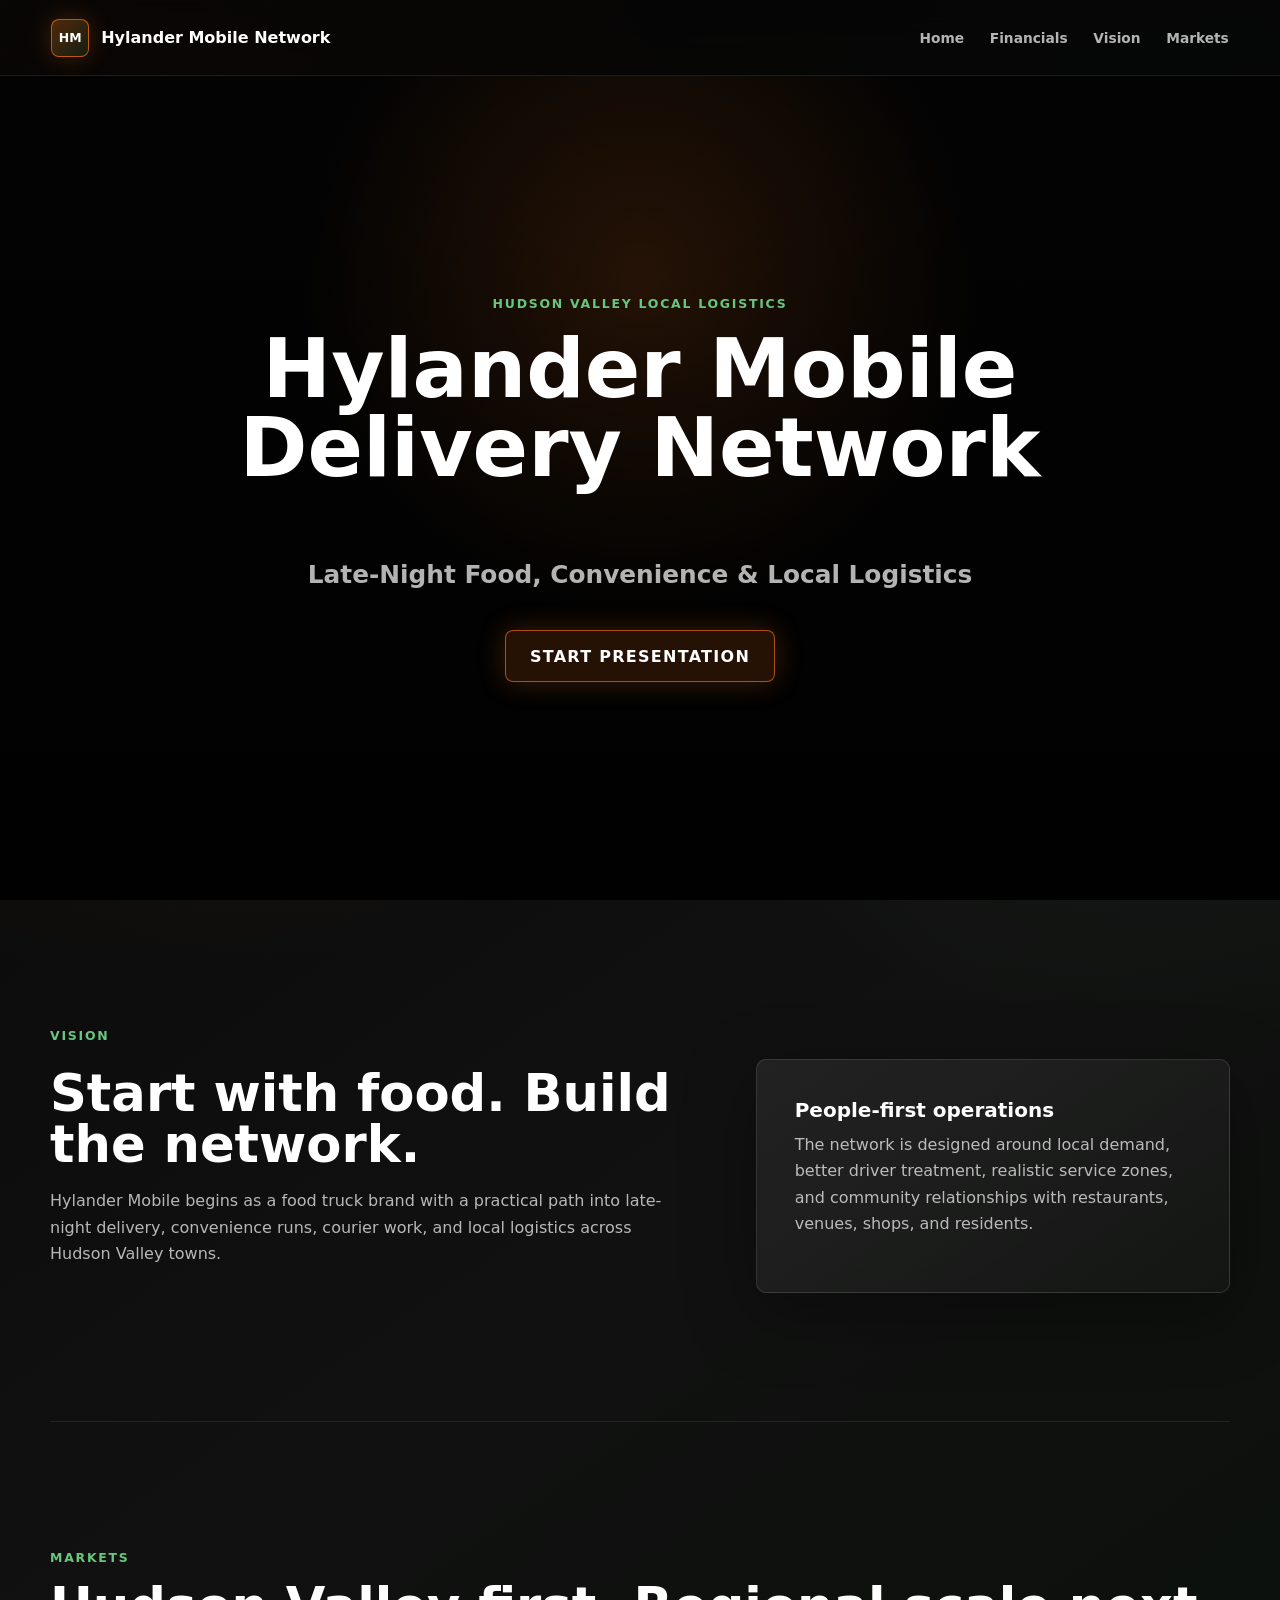
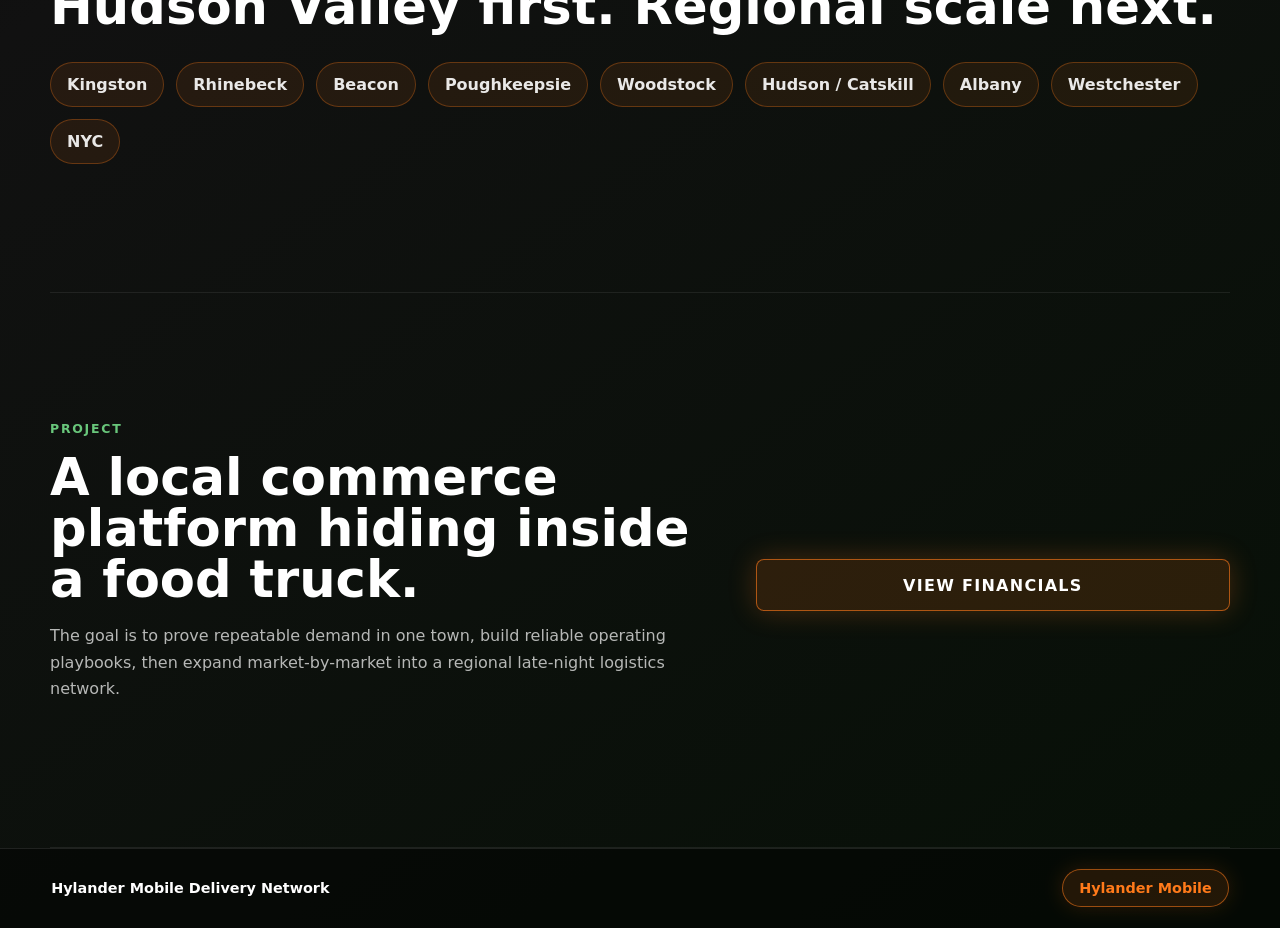
==== commit 8b4dd598: "Remove project nav link" ====
--- a/index.html
+++ b/index.html
@@ -18,7 +18,6 @@
         <a href="financials.html">Financials</a>
         <a href="#vision">Vision</a>
         <a href="#markets">Markets</a>
-        <a href="#project">Contact / Project</a>
       </nav>
     </header>
 
@@ -37,7 +36,7 @@
 
         <section class="presentation" id="presentation" aria-live="polite">
           <div class="deck-statusbar">
-            <p class="slide-count" id="slideCount">Slide 1 / 9</p>
+            <p class="slide-count" id="slideCount">Slide 1 / 8</p>
 
             <div class="controls" aria-label="Presentation controls">
               <button class="control-button" id="restartButton" type="button" title="Restart">
@@ -54,7 +53,7 @@
           </button>
 
           <figure class="slide-frame">
-            <img id="slideImage" src="" alt="Hylander Mobile pitch deck slide" />
+            <img id="slideImage" src="" alt="Hylander Mobile pitch deck slide" decoding="async" fetchpriority="high" />
           </figure>
 
           <button class="nav-button nav-next" id="nextButton" type="button" aria-label="Next slide">
--- a/style.css
+++ b/style.css
@@ -282,7 +282,7 @@
   background: #000000;
   box-shadow: var(--shadow);
   opacity: 1;
-  transition: opacity 180ms ease;
+  transition: opacity 260ms ease;
 }
 
 .slide-frame img.is-fading {
